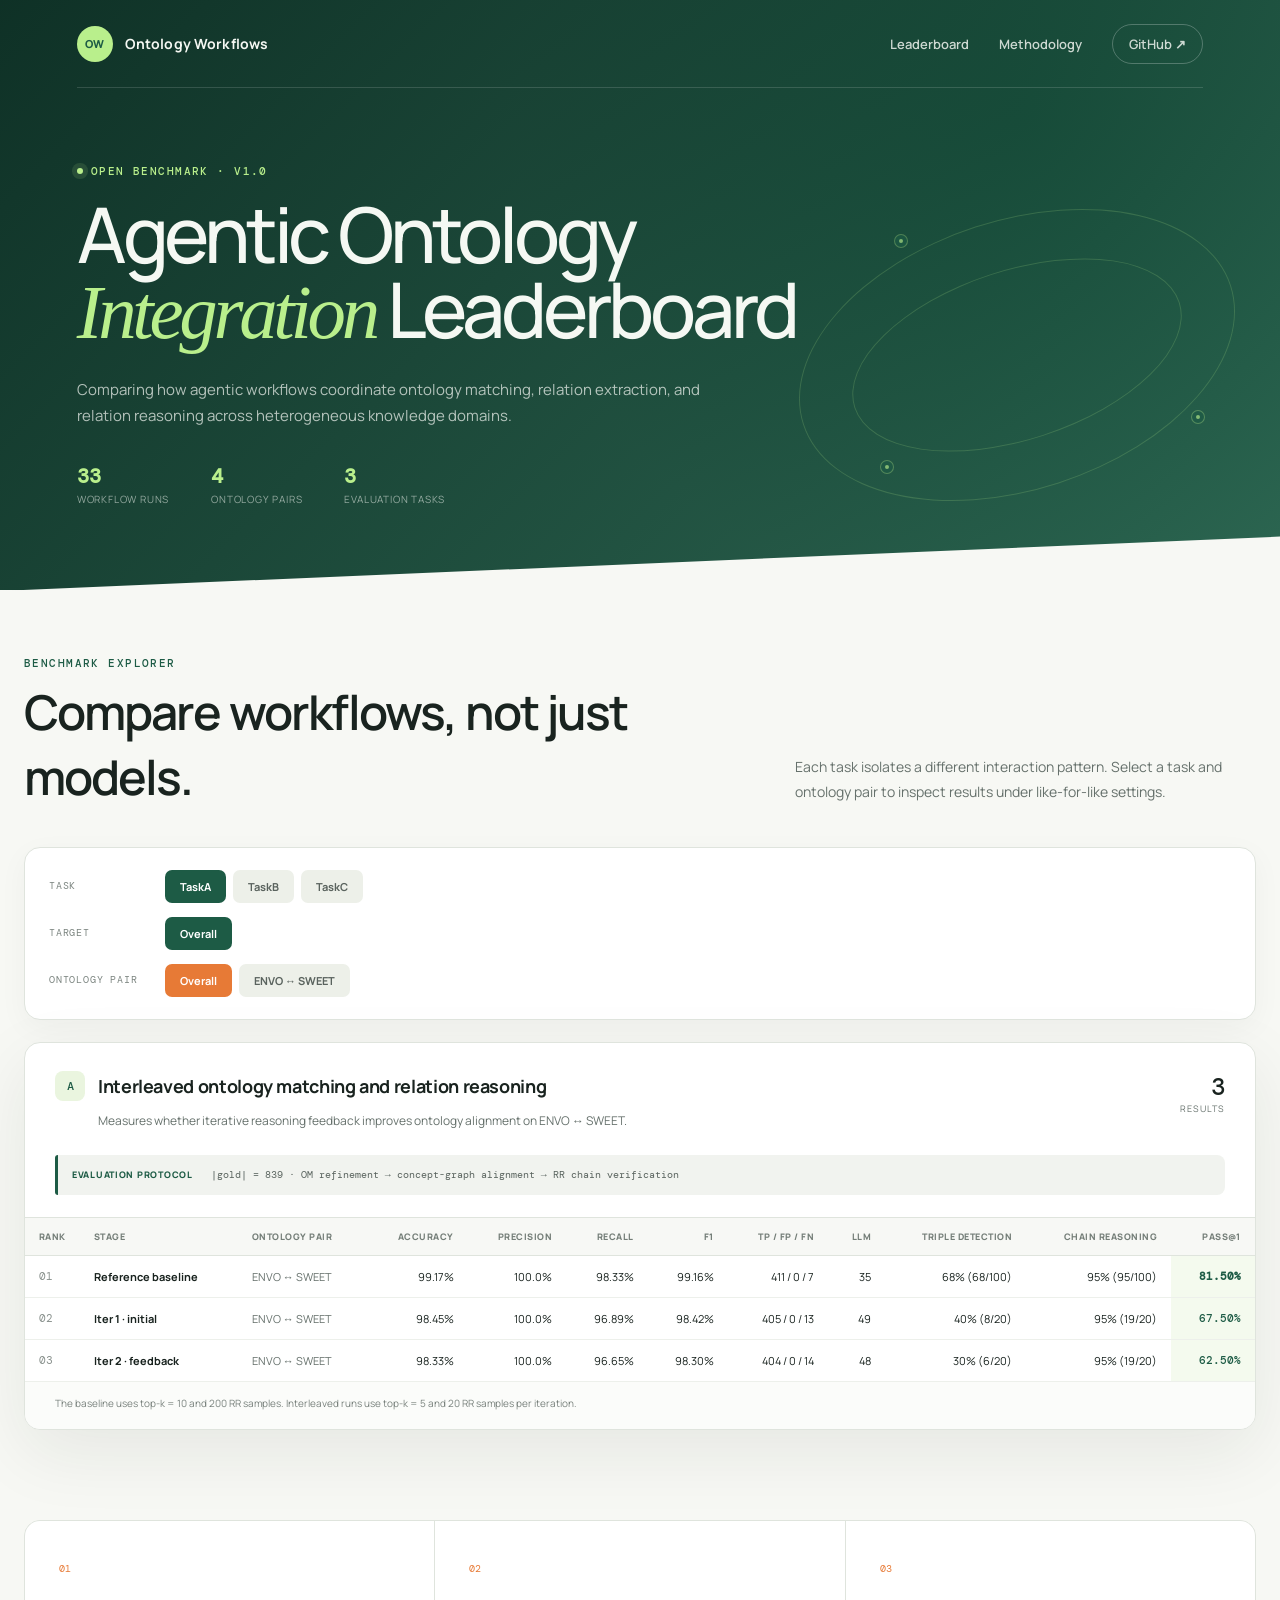
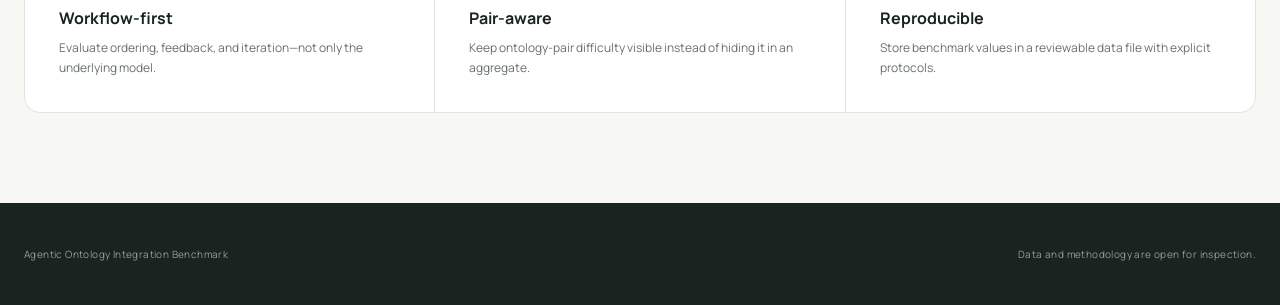
==== index.html @ 06e62886 "Build agentic ontology workflow leaderboard Co-authored-by: Cursor <cursoragent@cursor.com>" ====
<!doctype html>
<html lang="en">
  <head>
    <meta charset="UTF-8" />
    <meta name="viewport" content="width=device-width, initial-scale=1.0" />
    <meta
      name="description"
      content="A transparent leaderboard for agentic ontology integration workflows."
    />
    <title>Agentic Ontology Integration Leaderboard</title>
    <link rel="preconnect" href="https://fonts.googleapis.com" />
    <link rel="preconnect" href="https://fonts.gstatic.com" crossorigin />
    <link
      href="https://fonts.googleapis.com/css2?family=DM+Mono:wght@400;500&family=Manrope:wght@400;500;600;700;800&display=swap"
      rel="stylesheet"
    />
    <link rel="stylesheet" href="styles.css" />
  </head>
  <body>
    <div class="page-shell">
      <header class="hero">
        <nav class="topbar" aria-label="Primary navigation">
          <a class="brand" href="#" aria-label="Ontology Workflows home">
            <span class="brand-mark" aria-hidden="true">OW</span>
            <span>Ontology Workflows</span>
          </a>
          <div class="nav-links">
            <a href="#leaderboard">Leaderboard</a>
            <a href="docs/DESIGN.md">Methodology</a>
            <a
              class="github-link"
              href="https://github.com/lamng3/benchmark_leaderboard"
              target="_blank"
              rel="noreferrer"
            >
              GitHub
              <span aria-hidden="true">↗</span>
            </a>
          </div>
        </nav>

        <div class="hero-content">
          <p class="eyebrow"><span></span> Open benchmark · v1.0</p>
          <h1>Agentic Ontology<br /><em>Integration</em> Leaderboard</h1>
          <p class="hero-copy">
            Comparing how agentic workflows coordinate ontology matching,
            relation extraction, and relation reasoning across heterogeneous
            knowledge domains.
          </p>
          <div class="hero-meta" aria-label="Benchmark summary">
            <div><strong id="workflow-count">—</strong><span>Workflow runs</span></div>
            <div><strong id="pair-count">—</strong><span>Ontology pairs</span></div>
            <div><strong>3</strong><span>Evaluation tasks</span></div>
          </div>
        </div>
        <div class="hero-orbit" aria-hidden="true">
          <span class="orbit orbit-one"></span>
          <span class="orbit orbit-two"></span>
          <span class="node node-one"></span>
          <span class="node node-two"></span>
          <span class="node node-three"></span>
        </div>
      </header>

      <main id="leaderboard">
        <section class="leaderboard-intro">
          <div>
            <p class="section-kicker">Benchmark explorer</p>
            <h2>Compare workflows, not just models.</h2>
          </div>
          <p>
            Each task isolates a different interaction pattern. Select a task
            and ontology pair to inspect results under like-for-like settings.
          </p>
        </section>

        <section class="control-panel" aria-label="Leaderboard filters">
          <div class="control-row">
            <span class="control-label">Task</span>
            <div class="segmented-control" id="task-filter" role="group" aria-label="Task"></div>
          </div>
          <div class="control-row">
            <span class="control-label">Target</span>
            <div class="segmented-control">
              <button class="filter-button active" type="button" aria-pressed="true">Overall</button>
            </div>
          </div>
          <div class="control-row">
            <span class="control-label">Ontology pair</span>
            <div class="segmented-control pair-control" id="pair-filter" role="group" aria-label="Ontology pair"></div>
          </div>
        </section>

        <section class="task-card" aria-live="polite">
          <div class="task-card-header">
            <div>
              <div class="task-title-line">
                <span class="task-number" id="task-number">A</span>
                <h3 id="task-title">Loading benchmark…</h3>
              </div>
              <p id="task-description"></p>
            </div>
            <div class="result-count">
              <span id="result-count">—</span>
              <small>results</small>
            </div>
          </div>

          <div class="configuration-note">
            <span>Evaluation protocol</span>
            <code id="task-protocol">Loading…</code>
          </div>

          <div class="table-wrap">
            <table>
              <thead id="leaderboard-head"></thead>
              <tbody id="leaderboard-body"></tbody>
            </table>
          </div>
          <p class="table-note" id="table-note"></p>
        </section>

        <section class="principles">
          <article>
            <span>01</span>
            <h3>Workflow-first</h3>
            <p>Evaluate ordering, feedback, and iteration—not only the underlying model.</p>
          </article>
          <article>
            <span>02</span>
            <h3>Pair-aware</h3>
            <p>Keep ontology-pair difficulty visible instead of hiding it in an aggregate.</p>
          </article>
          <article>
            <span>03</span>
            <h3>Reproducible</h3>
            <p>Store benchmark values in a reviewable data file with explicit protocols.</p>
          </article>
        </section>
      </main>

      <footer>
        <p>Agentic Ontology Integration Benchmark</p>
        <p>Data and methodology are open for inspection.</p>
      </footer>
    </div>
    <noscript>This leaderboard requires JavaScript to render benchmark data.</noscript>
    <script src="app.js" defer></script>
  </body>
</html>
---- styles.css ----
:root {
  --ink: #19231f;
  --muted: #66716c;
  --paper: #f7f8f4;
  --surface: #ffffff;
  --line: #dfe4dd;
  --green: #1d5b45;
  --green-bright: #b9ef8c;
  --green-pale: #eaf5df;
  --cream: #edf0e9;
  --orange: #e77a36;
  --shadow: 0 22px 70px rgba(25, 35, 31, 0.08);
}

* {
  box-sizing: border-box;
}

html {
  scroll-behavior: smooth;
}

body {
  margin: 0;
  color: var(--ink);
  background: var(--paper);
  font-family: "Manrope", sans-serif;
  -webkit-font-smoothing: antialiased;
}

button,
a {
  font: inherit;
}

a {
  color: inherit;
  text-decoration: none;
}

.page-shell {
  min-height: 100vh;
  overflow: hidden;
}

.hero {
  position: relative;
  min-height: 590px;
  padding: 0 clamp(24px, 6vw, 96px);
  color: #f5f8f3;
  background:
    linear-gradient(135deg, rgba(10, 45, 34, 0.98), rgba(29, 91, 69, 0.93)),
    radial-gradient(circle at 80% 20%, #327c5d, transparent 45%);
  isolation: isolate;
}

.hero::after {
  position: absolute;
  right: 0;
  bottom: -1px;
  left: 0;
  height: 64px;
  background: var(--paper);
  clip-path: polygon(0 100%, 100% 15%, 100% 100%);
  content: "";
  z-index: -1;
}

.topbar {
  position: relative;
  z-index: 3;
  display: flex;
  align-items: center;
  justify-content: space-between;
  max-width: 1320px;
  height: 88px;
  margin: auto;
  border-bottom: 1px solid rgba(255, 255, 255, 0.14);
}

.brand {
  display: flex;
  gap: 12px;
  align-items: center;
  font-size: 14px;
  font-weight: 700;
  letter-spacing: 0.01em;
}

.brand-mark {
  display: grid;
  width: 36px;
  height: 36px;
  color: var(--green);
  background: var(--green-bright);
  border-radius: 50%;
  place-items: center;
  font-size: 11px;
  font-weight: 800;
}

.nav-links {
  display: flex;
  gap: 30px;
  align-items: center;
  font-size: 13px;
  font-weight: 600;
}

.nav-links a {
  opacity: 0.82;
  transition: opacity 150ms ease;
}

.nav-links a:hover,
.nav-links a:focus-visible {
  opacity: 1;
}

.nav-links .github-link {
  padding: 10px 16px;
  border: 1px solid rgba(255, 255, 255, 0.3);
  border-radius: 100px;
}

.hero-content {
  position: relative;
  z-index: 2;
  max-width: 1320px;
  margin: 76px auto 0;
}

.eyebrow,
.section-kicker {
  margin: 0 0 18px;
  color: var(--green-bright);
  font-family: "DM Mono", monospace;
  font-size: 11px;
  font-weight: 500;
  letter-spacing: 0.13em;
  text-transform: uppercase;
}

.eyebrow {
  display: flex;
  gap: 8px;
  align-items: center;
}

.eyebrow span {
  width: 6px;
  height: 6px;
  background: var(--green-bright);
  border-radius: 50%;
  box-shadow: 0 0 0 5px rgba(185, 239, 140, 0.12);
}

h1 {
  max-width: 850px;
  margin: 0;
  font-size: clamp(46px, 6vw, 82px);
  font-weight: 500;
  letter-spacing: -0.055em;
  line-height: 0.98;
}

h1 em {
  color: var(--green-bright);
  font-family: Georgia, serif;
  font-weight: 400;
}

.hero-copy {
  max-width: 660px;
  margin: 26px 0 0;
  color: rgba(245, 248, 243, 0.7);
  font-size: 15px;
  line-height: 1.75;
}

.hero-meta {
  display: flex;
  gap: 42px;
  margin-top: 34px;
}

.hero-meta div {
  display: grid;
  gap: 3px;
}

.hero-meta strong {
  color: var(--green-bright);
  font-family: "DM Mono", monospace;
  font-size: 20px;
}

.hero-meta span {
  color: rgba(245, 248, 243, 0.56);
  font-size: 10px;
  letter-spacing: 0.08em;
  text-transform: uppercase;
}

.hero-orbit {
  position: absolute;
  right: clamp(-120px, 3vw, 60px);
  bottom: 85px;
  width: 450px;
  height: 300px;
  opacity: 0.65;
}

.orbit {
  position: absolute;
  border: 1px solid rgba(185, 239, 140, 0.28);
  border-radius: 50%;
  transform: rotate(-18deg);
}

.orbit-one {
  inset: 15px 0;
}

.orbit-two {
  inset: 65px 54px;
}

.node {
  position: absolute;
  width: 12px;
  height: 12px;
  background: var(--green-bright);
  border: 4px solid var(--green);
  border-radius: 50%;
  box-shadow: 0 0 0 1px rgba(185, 239, 140, 0.5);
}

.node-one { top: 30px; left: 103px; }
.node-two { right: 38px; bottom: 82px; }
.node-three { bottom: 32px; left: 89px; }

main {
  width: min(1320px, calc(100% - 48px));
  margin: 0 auto;
}

.leaderboard-intro {
  display: grid;
  grid-template-columns: 1.2fr 0.8fr;
  gap: 80px;
  align-items: end;
  padding: 66px 0 38px;
}

.section-kicker {
  margin-bottom: 9px;
  color: var(--green);
}

.leaderboard-intro h2 {
  max-width: 660px;
  margin: 0;
  font-size: clamp(30px, 4vw, 48px);
  font-weight: 600;
  letter-spacing: -0.04em;
}

.leaderboard-intro > p {
  max-width: 510px;
  margin: 0 0 5px;
  color: var(--muted);
  font-size: 14px;
  line-height: 1.75;
}

.control-panel {
  display: grid;
  gap: 14px;
  padding: 22px 24px;
  background: var(--surface);
  border: 1px solid var(--line);
  border-radius: 16px;
  box-shadow: 0 8px 30px rgba(25, 35, 31, 0.04);
}

.control-row {
  display: flex;
  gap: 24px;
  align-items: flex-start;
}

.control-label {
  flex: 0 0 92px;
  padding-top: 9px;
  color: #7c8580;
  font-family: "DM Mono", monospace;
  font-size: 10px;
  letter-spacing: 0.08em;
  text-transform: uppercase;
}

.segmented-control {
  display: flex;
  flex-wrap: wrap;
  gap: 7px;
}

.filter-button {
  padding: 8px 14px;
  color: #5a635e;
  background: var(--cream);
  border: 1px solid transparent;
  border-radius: 7px;
  cursor: pointer;
  font-size: 11px;
  font-weight: 700;
  transition:
    color 150ms ease,
    background 150ms ease,
    transform 150ms ease;
}

.filter-button:hover {
  transform: translateY(-1px);
}

.filter-button.active {
  color: #fff;
  background: var(--green);
}

.pair-control .filter-button.active {
  background: var(--orange);
}

.task-card {
  margin-top: 22px;
  overflow: hidden;
  background: var(--surface);
  border: 1px solid var(--line);
  border-radius: 16px;
  box-shadow: var(--shadow);
}

.task-card-header {
  display: flex;
  justify-content: space-between;
  padding: 28px 30px 24px;
}

.task-title-line {
  display: flex;
  gap: 13px;
  align-items: center;
}

.task-number {
  display: grid;
  width: 30px;
  height: 30px;
  color: var(--green);
  background: var(--green-pale);
  border-radius: 8px;
  place-items: center;
  font-family: "DM Mono", monospace;
  font-size: 12px;
  font-weight: 500;
}

.task-card h3 {
  margin: 0;
  font-size: 18px;
  letter-spacing: -0.02em;
}

.task-card-header p {
  max-width: 760px;
  margin: 10px 0 0 43px;
  color: var(--muted);
  font-size: 12px;
  line-height: 1.65;
}

.result-count {
  display: flex;
  flex-direction: column;
  align-items: flex-end;
}

.result-count span {
  font-family: "DM Mono", monospace;
  font-size: 24px;
  font-weight: 500;
}

.result-count small {
  color: var(--muted);
  font-size: 9px;
  letter-spacing: 0.11em;
  text-transform: uppercase;
}

.configuration-note {
  display: flex;
  gap: 18px;
  align-items: baseline;
  margin: 0 30px 22px;
  padding: 12px 14px;
  background: #f1f3ef;
  border-left: 3px solid var(--green);
  border-radius: 3px 8px 8px 3px;
}

.configuration-note span {
  flex: 0 0 auto;
  color: var(--green);
  font-size: 9px;
  font-weight: 800;
  letter-spacing: 0.08em;
  text-transform: uppercase;
}

.configuration-note code {
  color: #59635e;
  font-family: "DM Mono", monospace;
  font-size: 10px;
  line-height: 1.6;
}

.table-wrap {
  overflow-x: auto;
}

table {
  width: 100%;
  border-collapse: collapse;
  font-size: 11px;
  white-space: nowrap;
}

th {
  padding: 12px 14px;
  color: #747e78;
  background: #f7f8f5;
  border-top: 1px solid var(--line);
  border-bottom: 1px solid var(--line);
  font-size: 9px;
  font-weight: 800;
  letter-spacing: 0.055em;
  text-align: right;
  text-transform: uppercase;
}

th:first-child,
th:nth-child(2),
th:nth-child(3),
td:first-child,
td:nth-child(2),
td:nth-child(3) {
  text-align: left;
}

td {
  padding: 13px 14px;
  border-bottom: 1px solid #edf0eb;
  text-align: right;
}

tbody tr {
  transition: background 130ms ease;
}

tbody tr:hover {
  background: #fbfcf9;
}

.rank {
  width: 44px;
  color: #89918d;
  font-family: "DM Mono", monospace;
}

.workflow-name {
  font-weight: 700;
}

.pair-name {
  color: var(--muted);
}

.score {
  color: var(--green);
  background: rgba(234, 245, 223, 0.52);
  font-family: "DM Mono", monospace;
  font-weight: 500;
}

.best {
  color: var(--green);
  font-weight: 800;
}

.table-note {
  margin: 0;
  padding: 14px 30px 18px;
  color: #78817c;
  background: #fbfcfa;
  font-size: 10px;
  line-height: 1.55;
}

.principles {
  display: grid;
  grid-template-columns: repeat(3, 1fr);
  gap: 1px;
  margin: 90px 0;
  overflow: hidden;
  background: var(--line);
  border: 1px solid var(--line);
  border-radius: 16px;
}

.principles article {
  padding: 34px;
  background: var(--surface);
}

.principles span {
  color: var(--orange);
  font-family: "DM Mono", monospace;
  font-size: 10px;
}

.principles h3 {
  margin: 30px 0 9px;
  font-size: 16px;
}

.principles p {
  margin: 0;
  color: var(--muted);
  font-size: 12px;
  line-height: 1.65;
}

footer {
  display: flex;
  justify-content: space-between;
  padding: 34px max(24px, calc((100vw - 1320px) / 2));
  color: rgba(255, 255, 255, 0.55);
  background: var(--ink);
  font-size: 10px;
  letter-spacing: 0.04em;
}

@media (max-width: 900px) {
  .hero-orbit {
    right: -220px;
  }

  .leaderboard-intro {
    grid-template-columns: 1fr;
    gap: 20px;
  }

  .principles {
    grid-template-columns: 1fr;
  }
}

@media (max-width: 640px) {
  .hero {
    min-height: 630px;
    padding-inline: 20px;
  }

  .topbar {
    height: 72px;
  }

  .brand > span:last-child,
  .nav-links a:not(.github-link) {
    display: none;
  }

  .hero-content {
    margin-top: 70px;
  }

  .hero-copy {
    font-size: 13px;
  }

  .hero-meta {
    gap: 24px;
  }

  main {
    width: min(100% - 28px, 1320px);
  }

  .control-row {
    display: grid;
    gap: 6px;
  }

  .control-label {
    padding: 0;
  }

  .task-card-header {
    padding: 22px 18px;
  }

  .task-card-header p {
    margin-left: 0;
  }

  .result-count {
    display: none;
  }

  .configuration-note {
    display: grid;
    gap: 5px;
    margin-inline: 18px;
  }

  th,
  td {
    padding: 11px 12px;
  }

  footer {
    display: grid;
    gap: 5px;
  }
}

@media (prefers-reduced-motion: reduce) {
  html {
    scroll-behavior: auto;
  }

  *,
  *::before,
  *::after {
    transition: none !important;
  }
}
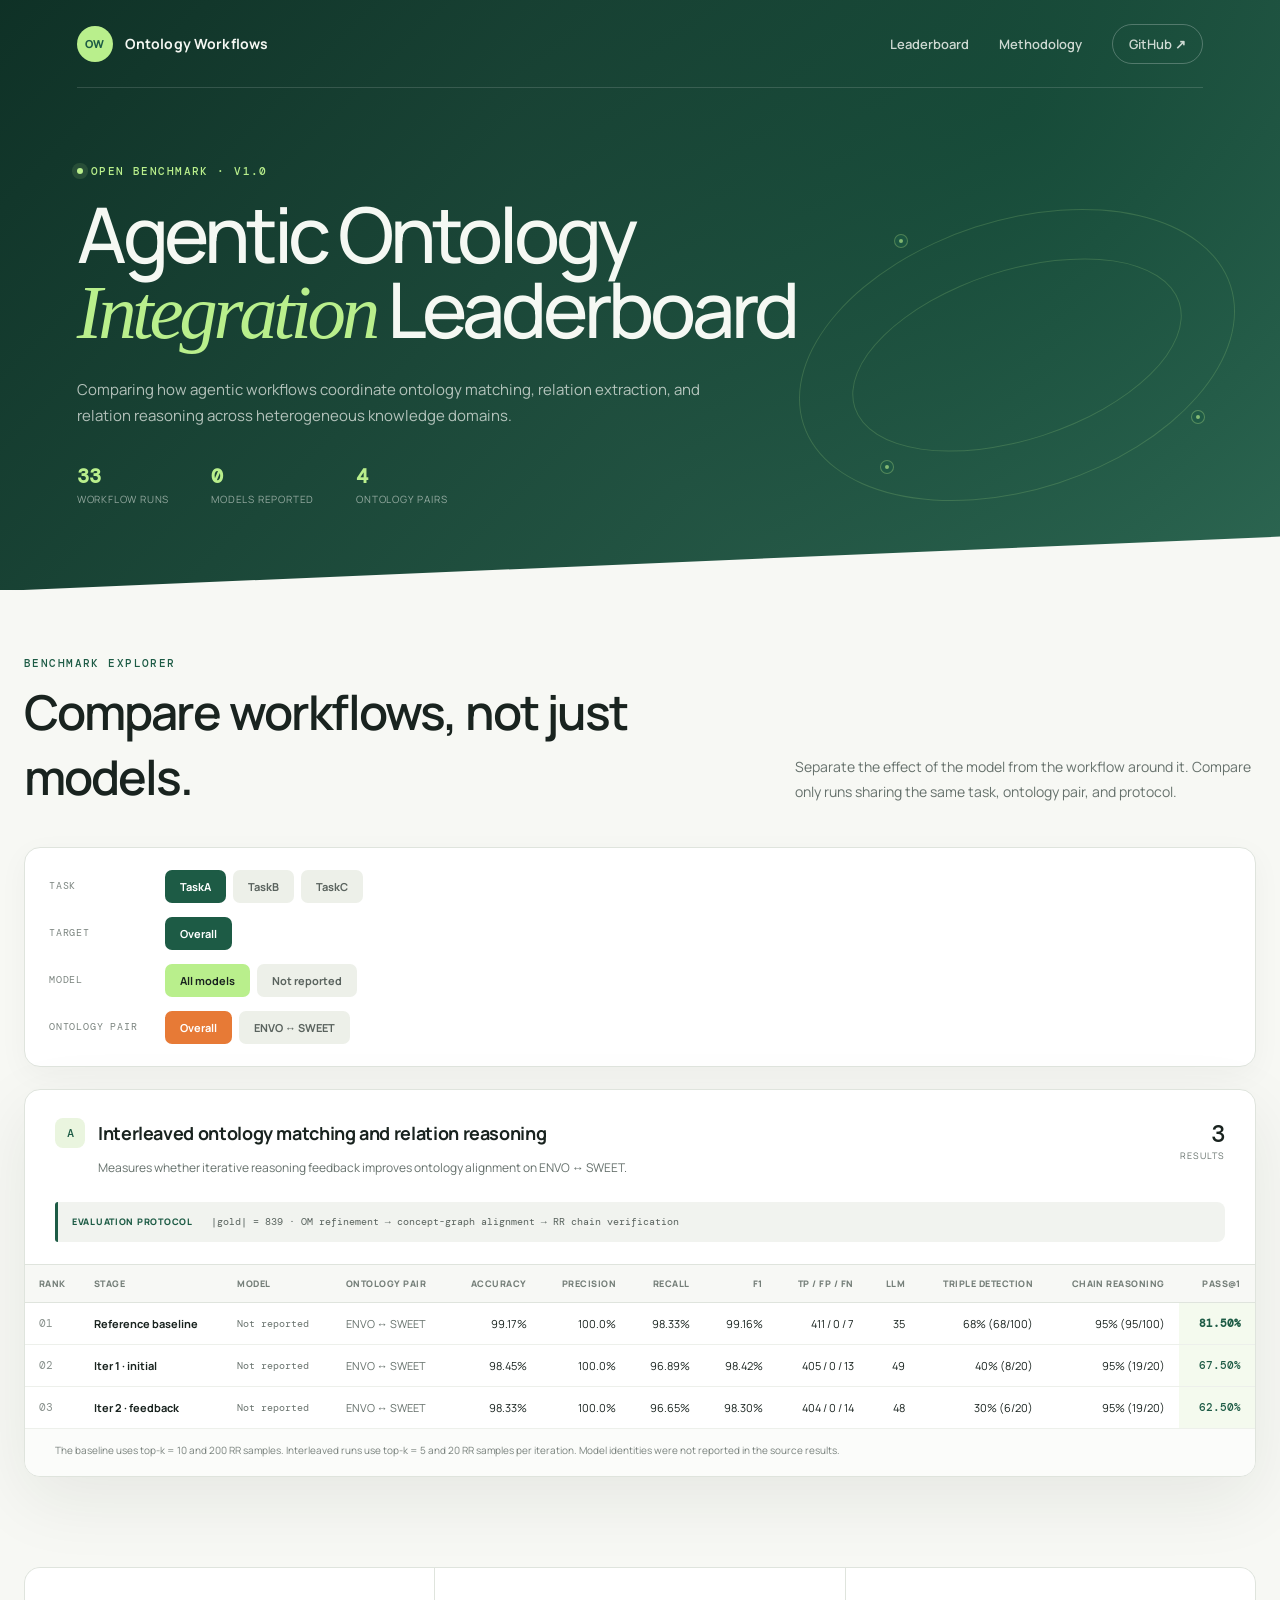
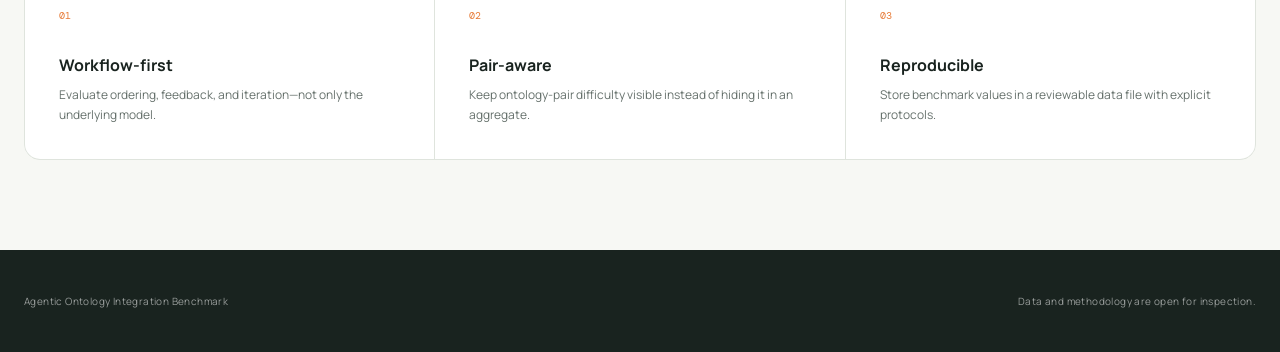
==== commit 2d35a3d3: "Add model dimension and methodology page Co-authored-by: Cursor <cursoragent@cursor.com>" ====
--- a/index.html
+++ b/index.html
@@ -26,7 +26,7 @@
           </a>
           <div class="nav-links">
             <a href="#leaderboard">Leaderboard</a>
-            <a href="docs/DESIGN.md">Methodology</a>
+            <a href="methodology.html">Methodology</a>
             <a
               class="github-link"
               href="https://github.com/lamng3/benchmark_leaderboard"
@@ -49,8 +49,8 @@
           </p>
           <div class="hero-meta" aria-label="Benchmark summary">
             <div><strong id="workflow-count">—</strong><span>Workflow runs</span></div>
+            <div><strong id="model-count">—</strong><span>Models reported</span></div>
             <div><strong id="pair-count">—</strong><span>Ontology pairs</span></div>
-            <div><strong>3</strong><span>Evaluation tasks</span></div>
           </div>
         </div>
         <div class="hero-orbit" aria-hidden="true">
@@ -69,8 +69,8 @@
             <h2>Compare workflows, not just models.</h2>
           </div>
           <p>
-            Each task isolates a different interaction pattern. Select a task
-            and ontology pair to inspect results under like-for-like settings.
+            Separate the effect of the model from the workflow around it.
+            Compare only runs sharing the same task, ontology pair, and protocol.
           </p>
         </section>
 
@@ -84,6 +84,10 @@
             <div class="segmented-control">
               <button class="filter-button active" type="button" aria-pressed="true">Overall</button>
             </div>
+          </div>
+          <div class="control-row">
+            <span class="control-label">Model</span>
+            <div class="segmented-control model-control" id="model-filter" role="group" aria-label="Model"></div>
           </div>
           <div class="control-row">
             <span class="control-label">Ontology pair</span>
--- a/styles.css
+++ b/styles.css
@@ -334,6 +334,11 @@
   background: var(--orange);
 }
 
+.model-control .filter-button.active {
+  color: var(--ink);
+  background: var(--green-bright);
+}
+
 .task-card {
   margin-top: 22px;
   overflow: hidden;
@@ -455,9 +460,11 @@
 th:first-child,
 th:nth-child(2),
 th:nth-child(3),
+th:nth-child(4),
 td:first-child,
 td:nth-child(2),
-td:nth-child(3) {
+td:nth-child(3),
+td:nth-child(4) {
   text-align: left;
 }
 
@@ -483,6 +490,12 @@
 
 .workflow-name {
   font-weight: 700;
+}
+
+.model-name {
+  color: #69736e;
+  font-family: "DM Mono", monospace;
+  font-size: 10px;
 }
 
 .pair-name {
@@ -510,6 +523,12 @@
   line-height: 1.55;
 }
 
+.empty-state {
+  padding: 42px;
+  color: var(--muted);
+  text-align: center !important;
+}
+
 .principles {
   display: grid;
   grid-template-columns: repeat(3, 1fr);
@@ -554,6 +573,375 @@
   letter-spacing: 0.04em;
 }
 
+.methodology-page {
+  background: #f4f6f1;
+}
+
+.method-header {
+  min-height: 530px;
+  padding: 0 clamp(24px, 6vw, 96px);
+  color: #f5f8f3;
+  background:
+    radial-gradient(circle at 78% 48%, rgba(185, 239, 140, 0.13), transparent 28%),
+    linear-gradient(135deg, #102d24, #1d5b45);
+}
+
+.method-hero {
+  max-width: 1320px;
+  margin: 80px auto 0;
+}
+
+.method-hero h1 {
+  max-width: 930px;
+}
+
+.method-hero > p:last-child {
+  max-width: 660px;
+  margin: 26px 0 0;
+  color: rgba(245, 248, 243, 0.68);
+  font-size: 15px;
+  line-height: 1.75;
+}
+
+.method-main {
+  width: min(1160px, calc(100% - 48px));
+}
+
+.method-summary {
+  display: grid;
+  grid-template-columns: repeat(3, 1fr);
+  margin-top: -54px;
+  overflow: hidden;
+  background: var(--surface);
+  border: 1px solid var(--line);
+  border-radius: 14px;
+  box-shadow: var(--shadow);
+}
+
+.method-summary div {
+  display: grid;
+  gap: 7px;
+  padding: 26px 30px;
+  border-right: 1px solid var(--line);
+}
+
+.method-summary div:last-child {
+  border-right: 0;
+}
+
+.method-summary span,
+.card-label {
+  color: #7a847f;
+  font-family: "DM Mono", monospace;
+  font-size: 9px;
+  letter-spacing: 0.09em;
+  text-transform: uppercase;
+}
+
+.method-summary strong {
+  font-size: 14px;
+}
+
+.method-section {
+  padding: 104px 0;
+  border-bottom: 1px solid var(--line);
+}
+
+.split-section {
+  display: grid;
+  grid-template-columns: 0.9fr 1.1fr;
+  gap: 100px;
+}
+
+.method-section h2,
+.run-anatomy h2,
+.integrity-callout h2,
+.method-cta h2 {
+  margin: 0;
+  font-size: clamp(30px, 4vw, 48px);
+  font-weight: 600;
+  letter-spacing: -0.045em;
+  line-height: 1.08;
+}
+
+.prose p {
+  margin: 0 0 18px;
+  color: var(--muted);
+  font-size: 14px;
+  line-height: 1.85;
+}
+
+.prose strong {
+  color: var(--ink);
+}
+
+.run-anatomy {
+  margin: 104px 0 0;
+  padding: 54px;
+  color: #eef5ef;
+  background: var(--ink);
+  border-radius: 22px;
+}
+
+.run-anatomy-head {
+  display: flex;
+  justify-content: space-between;
+  align-items: end;
+}
+
+.run-anatomy-head > p {
+  max-width: 330px;
+  margin: 0 0 5px;
+  color: rgba(238, 245, 239, 0.55);
+  font-size: 12px;
+  line-height: 1.65;
+}
+
+.run-flow {
+  display: grid;
+  grid-template-columns: 1fr auto 1fr auto 1fr auto 1fr auto 1fr;
+  gap: 12px;
+  align-items: stretch;
+  margin-top: 48px;
+}
+
+.run-flow article {
+  min-width: 0;
+  padding: 20px 16px;
+  background: rgba(255, 255, 255, 0.055);
+  border: 1px solid rgba(255, 255, 255, 0.1);
+  border-radius: 10px;
+}
+
+.run-flow article.axis-model {
+  border-color: rgba(185, 239, 140, 0.5);
+}
+
+.run-flow article.axis-workflow {
+  border-color: rgba(231, 122, 54, 0.55);
+}
+
+.run-flow article span {
+  color: var(--green-bright);
+  font-family: "DM Mono", monospace;
+  font-size: 9px;
+}
+
+.run-flow article small,
+.run-flow article strong {
+  display: block;
+}
+
+.run-flow article small {
+  margin: 24px 0 6px;
+  color: rgba(238, 245, 239, 0.5);
+  font-size: 9px;
+  letter-spacing: 0.07em;
+  text-transform: uppercase;
+}
+
+.run-flow article strong {
+  font-size: 11px;
+  line-height: 1.4;
+}
+
+.run-flow i {
+  align-self: center;
+  color: rgba(238, 245, 239, 0.35);
+  font-family: "DM Mono", monospace;
+  font-size: 13px;
+  font-style: normal;
+}
+
+.section-heading {
+  display: flex;
+  justify-content: space-between;
+  align-items: end;
+  margin-bottom: 42px;
+}
+
+.method-card-grid {
+  display: grid;
+  grid-template-columns: repeat(3, 1fr);
+  gap: 14px;
+}
+
+.method-card-grid > article {
+  padding: 28px;
+  background: var(--surface);
+  border: 1px solid var(--line);
+  border-radius: 14px;
+}
+
+.method-card-grid .card-label {
+  margin: 34px 0 8px;
+}
+
+.method-card-grid h3 {
+  margin: 0 0 14px;
+  font-size: 17px;
+  letter-spacing: -0.02em;
+}
+
+.method-card-grid article > p:not(.card-label) {
+  min-height: 82px;
+  margin: 0;
+  color: var(--muted);
+  font-size: 11px;
+  line-height: 1.7;
+}
+
+.method-card-grid dl {
+  display: grid;
+  gap: 9px;
+  margin: 26px 0 0;
+  padding-top: 18px;
+  border-top: 1px solid var(--line);
+}
+
+.method-card-grid dl div {
+  display: flex;
+  justify-content: space-between;
+  gap: 20px;
+}
+
+.method-card-grid dt,
+.method-card-grid dd {
+  margin: 0;
+  font-size: 9px;
+}
+
+.method-card-grid dt {
+  color: #89918d;
+  text-transform: uppercase;
+}
+
+.method-card-grid dd {
+  text-align: right;
+}
+
+.metric-list {
+  display: grid;
+  grid-template-columns: 1fr 1fr;
+  gap: 1px;
+  overflow: hidden;
+  background: var(--line);
+  border: 1px solid var(--line);
+  border-radius: 14px;
+}
+
+.metric-list article {
+  padding: 22px;
+  background: var(--surface);
+}
+
+.metric-list strong {
+  color: var(--green);
+  font-family: "DM Mono", monospace;
+  font-size: 10px;
+  text-transform: uppercase;
+}
+
+.metric-list p {
+  margin: 8px 0 0;
+  color: var(--muted);
+  font-size: 10px;
+  line-height: 1.55;
+}
+
+.integrity-callout {
+  display: grid;
+  grid-template-columns: auto 1fr;
+  gap: 30px;
+  align-items: start;
+  margin: 104px 0 0;
+  padding: 48px;
+  background: #edf4e6;
+  border: 1px solid #d8e7cb;
+  border-radius: 18px;
+}
+
+.integrity-icon {
+  display: grid;
+  width: 42px;
+  height: 42px;
+  color: var(--green);
+  border: 1px solid var(--green);
+  border-radius: 50%;
+  place-items: center;
+  font-family: "DM Mono", monospace;
+}
+
+.integrity-callout h2 {
+  font-size: clamp(26px, 3vw, 38px);
+}
+
+.integrity-callout > div:last-child > p:last-child {
+  max-width: 750px;
+  margin: 18px 0 0;
+  color: var(--muted);
+  font-size: 12px;
+  line-height: 1.75;
+}
+
+.rules-list {
+  display: grid;
+  grid-template-columns: 1fr 1fr;
+  gap: 0 40px;
+  margin: 0;
+  padding: 0;
+  list-style: none;
+}
+
+.rules-list li {
+  display: grid;
+  grid-template-columns: 36px 1fr;
+  gap: 16px;
+  padding: 22px 0;
+  border-top: 1px solid var(--line);
+}
+
+.rules-list li > span {
+  color: var(--orange);
+  font-family: "DM Mono", monospace;
+  font-size: 9px;
+}
+
+.rules-list strong {
+  font-size: 12px;
+}
+
+.rules-list p {
+  margin: 5px 0 0;
+  color: var(--muted);
+  font-size: 10px;
+  line-height: 1.5;
+}
+
+.method-cta {
+  display: flex;
+  justify-content: space-between;
+  align-items: center;
+  margin: 90px 0;
+}
+
+.method-cta a {
+  display: flex;
+  gap: 38px;
+  align-items: center;
+  padding: 17px 22px;
+  color: #fff;
+  background: var(--green);
+  border-radius: 9px;
+  font-size: 11px;
+  font-weight: 700;
+}
+
+.method-cta a span {
+  color: var(--green-bright);
+  font-size: 18px;
+}
+
 @media (max-width: 900px) {
   .hero-orbit {
     right: -220px;
@@ -565,6 +953,24 @@
   }
 
   .principles {
+    grid-template-columns: 1fr;
+  }
+
+  .split-section {
+    grid-template-columns: 1fr;
+    gap: 28px;
+  }
+
+  .run-flow {
+    grid-template-columns: 1fr;
+  }
+
+  .run-flow i {
+    transform: rotate(90deg);
+    justify-self: center;
+  }
+
+  .method-card-grid {
     grid-template-columns: 1fr;
   }
 }
@@ -575,6 +981,15 @@
     padding-inline: 20px;
   }
 
+  .method-header {
+    min-height: 500px;
+    padding-inline: 20px;
+  }
+
+  .method-hero {
+    margin-top: 70px;
+  }
+
   .topbar {
     height: 72px;
   }
@@ -636,6 +1051,42 @@
     display: grid;
     gap: 5px;
   }
+
+  .method-main {
+    width: min(100% - 28px, 1160px);
+  }
+
+  .method-summary,
+  .metric-list,
+  .rules-list {
+    grid-template-columns: 1fr;
+  }
+
+  .method-summary div {
+    border-right: 0;
+    border-bottom: 1px solid var(--line);
+  }
+
+  .method-section {
+    padding: 72px 0;
+  }
+
+  .run-anatomy {
+    margin-top: 72px;
+    padding: 28px 20px;
+  }
+
+  .run-anatomy-head,
+  .method-cta {
+    display: grid;
+    gap: 24px;
+  }
+
+  .integrity-callout {
+    grid-template-columns: 1fr;
+    margin-top: 72px;
+    padding: 30px 24px;
+  }
 }
 
 @media (prefers-reduced-motion: reduce) {
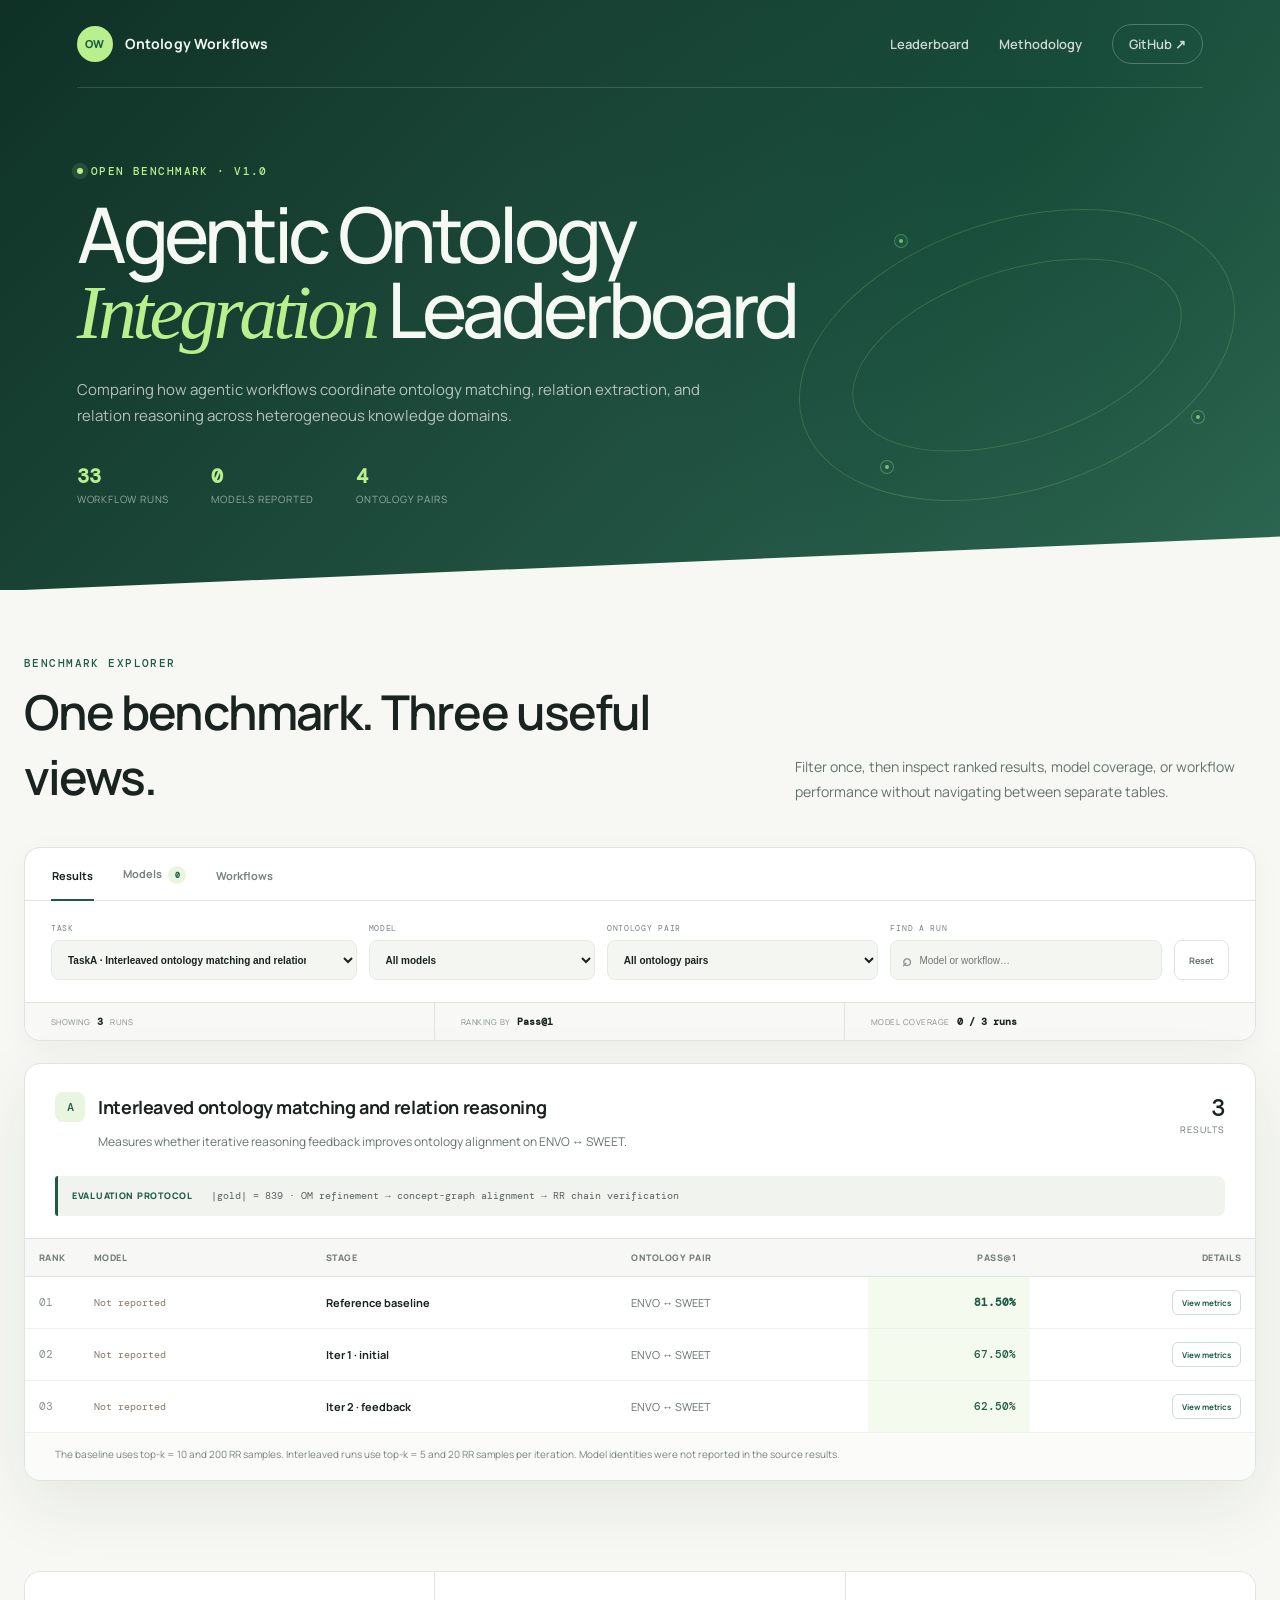
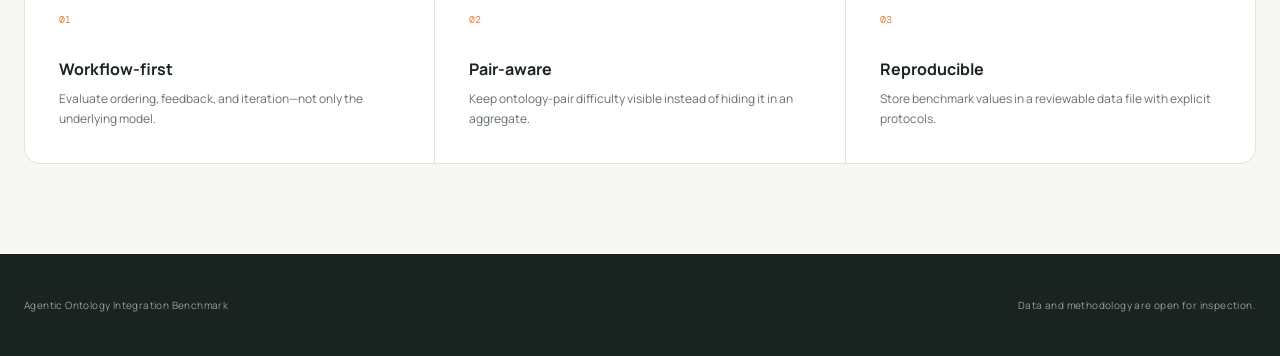
==== commit ccf9868e: "Condense leaderboard into filtered dashboard Co-authored-by: Cursor <cursoragent@cursor.com>" ====
--- a/index.html
+++ b/index.html
@@ -66,36 +66,68 @@
         <section class="leaderboard-intro">
           <div>
             <p class="section-kicker">Benchmark explorer</p>
-            <h2>Compare workflows, not just models.</h2>
+            <h2>One benchmark. Three useful views.</h2>
           </div>
           <p>
-            Separate the effect of the model from the workflow around it.
-            Compare only runs sharing the same task, ontology pair, and protocol.
+            Filter once, then inspect ranked results, model coverage, or workflow
+            performance without navigating between separate tables.
           </p>
         </section>
 
-        <section class="control-panel" aria-label="Leaderboard filters">
-          <div class="control-row">
-            <span class="control-label">Task</span>
-            <div class="segmented-control" id="task-filter" role="group" aria-label="Task"></div>
+        <section class="dashboard" aria-label="Benchmark dashboard">
+          <div class="view-tabs" id="view-filter" role="tablist" aria-label="Dashboard view">
+            <button class="view-tab active" type="button" role="tab" data-view="results" aria-selected="true">
+              Results
+            </button>
+            <button class="view-tab" type="button" role="tab" data-view="models" aria-selected="false">
+              Models <span id="model-tab-count">0</span>
+            </button>
+            <button class="view-tab" type="button" role="tab" data-view="workflows" aria-selected="false">
+              Workflows
+            </button>
           </div>
-          <div class="control-row">
-            <span class="control-label">Target</span>
-            <div class="segmented-control">
-              <button class="filter-button active" type="button" aria-pressed="true">Overall</button>
+
+          <div class="filter-bar" aria-label="Leaderboard filters">
+            <label class="select-field">
+              <span>Task</span>
+              <select id="task-filter" aria-label="Task"></select>
+            </label>
+            <label class="select-field">
+              <span>Model</span>
+              <select id="model-filter" aria-label="Model"></select>
+            </label>
+            <label class="select-field">
+              <span>Ontology pair</span>
+              <select id="pair-filter" aria-label="Ontology pair"></select>
+            </label>
+            <label class="search-field">
+              <span>Find a run</span>
+              <div>
+                <span aria-hidden="true">⌕</span>
+                <input id="search-filter" type="search" placeholder="Model or workflow…" />
+              </div>
+            </label>
+            <button id="clear-filters" class="clear-filters" type="button">Reset</button>
+          </div>
+
+          <div class="dashboard-summary" aria-label="Filtered result summary">
+            <div>
+              <span>Showing</span>
+              <strong id="filtered-count">—</strong>
+              <small>runs</small>
             </div>
-          </div>
-          <div class="control-row">
-            <span class="control-label">Model</span>
-            <div class="segmented-control model-control" id="model-filter" role="group" aria-label="Model"></div>
-          </div>
-          <div class="control-row">
-            <span class="control-label">Ontology pair</span>
-            <div class="segmented-control pair-control" id="pair-filter" role="group" aria-label="Ontology pair"></div>
+            <div>
+              <span>Ranking by</span>
+              <strong id="ranking-metric">—</strong>
+            </div>
+            <div>
+              <span>Model coverage</span>
+              <strong id="model-coverage">—</strong>
+            </div>
           </div>
         </section>
 
-        <section class="task-card" aria-live="polite">
+        <section class="task-card" id="results-view" aria-live="polite">
           <div class="task-card-header">
             <div>
               <div class="task-title-line">
@@ -122,6 +154,17 @@
             </table>
           </div>
           <p class="table-note" id="table-note"></p>
+        </section>
+
+        <section class="entity-panel" id="entity-view" hidden aria-live="polite">
+          <div class="entity-panel-header">
+            <div>
+              <p class="section-kicker" id="entity-kicker">Coverage</p>
+              <h3 id="entity-title">Models</h3>
+            </div>
+            <p id="entity-description"></p>
+          </div>
+          <div class="entity-grid" id="entity-grid"></div>
         </section>
 
         <section class="principles">
--- a/styles.css
+++ b/styles.css
@@ -339,6 +339,179 @@
   background: var(--green-bright);
 }
 
+.dashboard {
+  overflow: hidden;
+  background: var(--surface);
+  border: 1px solid var(--line);
+  border-radius: 16px;
+  box-shadow: 0 8px 30px rgba(25, 35, 31, 0.04);
+}
+
+.view-tabs {
+  display: flex;
+  gap: 28px;
+  padding: 0 26px;
+  border-bottom: 1px solid var(--line);
+}
+
+.view-tab {
+  position: relative;
+  padding: 18px 1px 16px;
+  color: #7a837e;
+  background: transparent;
+  border: 0;
+  cursor: pointer;
+  font-size: 11px;
+  font-weight: 700;
+}
+
+.view-tab::after {
+  position: absolute;
+  right: 0;
+  bottom: -1px;
+  left: 0;
+  height: 2px;
+  background: transparent;
+  content: "";
+}
+
+.view-tab.active {
+  color: var(--ink);
+}
+
+.view-tab.active::after {
+  background: var(--green);
+}
+
+.view-tab span {
+  display: inline-grid;
+  min-width: 18px;
+  height: 18px;
+  margin-left: 4px;
+  color: var(--green);
+  background: var(--green-pale);
+  border-radius: 9px;
+  place-items: center;
+  font-family: "DM Mono", monospace;
+  font-size: 8px;
+}
+
+.filter-bar {
+  display: grid;
+  grid-template-columns: 1.35fr 1fr 1.2fr 1.2fr auto;
+  gap: 12px;
+  align-items: end;
+  padding: 22px 26px;
+}
+
+.select-field,
+.search-field {
+  display: grid;
+  gap: 7px;
+  min-width: 0;
+}
+
+.select-field > span,
+.search-field > span {
+  color: #7b8580;
+  font-family: "DM Mono", monospace;
+  font-size: 8px;
+  letter-spacing: 0.09em;
+  text-transform: uppercase;
+}
+
+.select-field select,
+.search-field > div {
+  width: 100%;
+  height: 40px;
+  color: var(--ink);
+  background: #f4f6f2;
+  border: 1px solid #e6eae4;
+  border-radius: 8px;
+  font-size: 10px;
+  font-weight: 600;
+}
+
+.select-field select {
+  padding: 0 34px 0 12px;
+  cursor: pointer;
+}
+
+.search-field > div {
+  display: flex;
+  gap: 7px;
+  align-items: center;
+  padding: 0 11px;
+}
+
+.search-field > div > span {
+  color: #8b948f;
+  font-size: 16px;
+}
+
+.search-field input {
+  width: 100%;
+  min-width: 0;
+  padding: 0;
+  background: transparent;
+  border: 0;
+  outline: 0;
+  font-size: 10px;
+}
+
+.clear-filters {
+  height: 40px;
+  padding: 0 14px;
+  color: #68716d;
+  background: transparent;
+  border: 1px solid var(--line);
+  border-radius: 8px;
+  cursor: pointer;
+  font-size: 9px;
+  font-weight: 700;
+}
+
+.select-field select:focus-visible,
+.search-field > div:focus-within,
+.clear-filters:focus-visible,
+.view-tab:focus-visible,
+.detail-button:focus-visible {
+  outline: 2px solid var(--green);
+  outline-offset: 2px;
+}
+
+.dashboard-summary {
+  display: grid;
+  grid-template-columns: repeat(3, 1fr);
+  background: #f8f9f6;
+  border-top: 1px solid var(--line);
+}
+
+.dashboard-summary > div {
+  display: flex;
+  gap: 7px;
+  align-items: baseline;
+  padding: 12px 26px;
+  border-right: 1px solid var(--line);
+}
+
+.dashboard-summary > div:last-child {
+  border-right: 0;
+}
+
+.dashboard-summary span,
+.dashboard-summary small {
+  color: #858e89;
+  font-size: 8px;
+  letter-spacing: 0.06em;
+  text-transform: uppercase;
+}
+
+.dashboard-summary strong {
+  font-family: "DM Mono", monospace;
+  font-size: 10px;
+}
+
 .task-card {
   margin-top: 22px;
   overflow: hidden;
@@ -498,6 +671,10 @@
   font-size: 10px;
 }
 
+.model-missing {
+  color: #8b7767;
+}
+
 .pair-name {
   color: var(--muted);
 }
@@ -527,6 +704,179 @@
   padding: 42px;
   color: var(--muted);
   text-align: center !important;
+}
+
+.detail-button {
+  padding: 6px 9px;
+  color: var(--green);
+  background: transparent;
+  border: 1px solid #cfddd5;
+  border-radius: 6px;
+  cursor: pointer;
+  font-size: 8px;
+  font-weight: 700;
+}
+
+.detail-row td {
+  padding: 0;
+  background: #f8faf7;
+  text-align: left;
+}
+
+.detail-row:hover {
+  background: transparent;
+}
+
+.metric-grid {
+  display: grid;
+  grid-template-columns: repeat(auto-fit, minmax(110px, 1fr));
+  gap: 1px;
+  padding: 1px;
+  background: #e8ece6;
+}
+
+.metric-grid > div {
+  display: grid;
+  gap: 5px;
+  padding: 14px 18px;
+  background: #f8faf7;
+}
+
+.metric-grid span {
+  color: #808984;
+  font-size: 8px;
+  letter-spacing: 0.06em;
+  text-transform: uppercase;
+}
+
+.metric-grid strong {
+  font-family: "DM Mono", monospace;
+  font-size: 10px;
+  font-weight: 500;
+}
+
+.entity-panel {
+  margin-top: 22px;
+  padding: 30px;
+  background: var(--surface);
+  border: 1px solid var(--line);
+  border-radius: 16px;
+  box-shadow: var(--shadow);
+}
+
+.entity-panel-header {
+  display: flex;
+  justify-content: space-between;
+  gap: 40px;
+  align-items: end;
+  padding-bottom: 24px;
+  border-bottom: 1px solid var(--line);
+}
+
+.entity-panel-header .section-kicker {
+  margin-bottom: 7px;
+}
+
+.entity-panel-header h3 {
+  margin: 0;
+  font-size: 22px;
+}
+
+.entity-panel-header > p {
+  max-width: 440px;
+  margin: 0;
+  color: var(--muted);
+  font-size: 11px;
+  line-height: 1.6;
+}
+
+.entity-grid {
+  display: grid;
+  grid-template-columns: repeat(3, 1fr);
+  gap: 12px;
+  margin-top: 22px;
+}
+
+.entity-card {
+  padding: 22px;
+  background: #fafbf8;
+  border: 1px solid var(--line);
+  border-radius: 12px;
+}
+
+.entity-card-missing {
+  border-style: dashed;
+}
+
+.entity-card > div:first-child > span {
+  color: #858e89;
+  font-family: "DM Mono", monospace;
+  font-size: 8px;
+  letter-spacing: 0.08em;
+  text-transform: uppercase;
+}
+
+.entity-card h4 {
+  min-height: 43px;
+  margin: 8px 0 0;
+  font-size: 14px;
+  line-height: 1.45;
+}
+
+.entity-score {
+  display: flex;
+  justify-content: space-between;
+  align-items: baseline;
+  margin-top: 24px;
+  padding: 13px 0;
+  border-top: 1px solid var(--line);
+  border-bottom: 1px solid var(--line);
+}
+
+.entity-score span {
+  color: #7e8782;
+  font-size: 8px;
+  text-transform: uppercase;
+}
+
+.entity-score strong {
+  color: var(--green);
+  font-family: "DM Mono", monospace;
+  font-size: 16px;
+}
+
+.entity-card dl {
+  display: grid;
+  grid-template-columns: repeat(3, 1fr);
+  gap: 12px;
+  margin: 18px 0 0;
+}
+
+.entity-card dl div {
+  display: grid;
+  gap: 4px;
+}
+
+.entity-card dt {
+  color: #8b938f;
+  font-size: 7px;
+  text-transform: uppercase;
+}
+
+.entity-card dd {
+  margin: 0;
+  font-family: "DM Mono", monospace;
+  font-size: 10px;
+}
+
+.entity-empty {
+  grid-column: 1 / -1;
+  padding: 50px;
+  color: var(--muted);
+  text-align: center;
+  border: 1px dashed var(--line);
+  border-radius: 12px;
+  font-size: 11px;
 }
 
 .principles {
@@ -956,6 +1306,18 @@
     grid-template-columns: 1fr;
   }
 
+  .filter-bar {
+    grid-template-columns: 1fr 1fr;
+  }
+
+  .clear-filters {
+    justify-self: start;
+  }
+
+  .entity-grid {
+    grid-template-columns: 1fr 1fr;
+  }
+
   .split-section {
     grid-template-columns: 1fr;
     gap: 28px;
@@ -1020,6 +1382,38 @@
     gap: 6px;
   }
 
+  .filter-bar {
+    grid-template-columns: 1fr;
+    padding: 18px;
+  }
+
+  .view-tabs {
+    gap: 22px;
+    padding-inline: 18px;
+  }
+
+  .dashboard-summary {
+    grid-template-columns: 1fr;
+  }
+
+  .dashboard-summary > div {
+    border-right: 0;
+    border-bottom: 1px solid var(--line);
+  }
+
+  .entity-panel {
+    padding: 22px 18px;
+  }
+
+  .entity-panel-header {
+    display: grid;
+    gap: 10px;
+  }
+
+  .entity-grid {
+    grid-template-columns: 1fr;
+  }
+
   .control-label {
     padding: 0;
   }
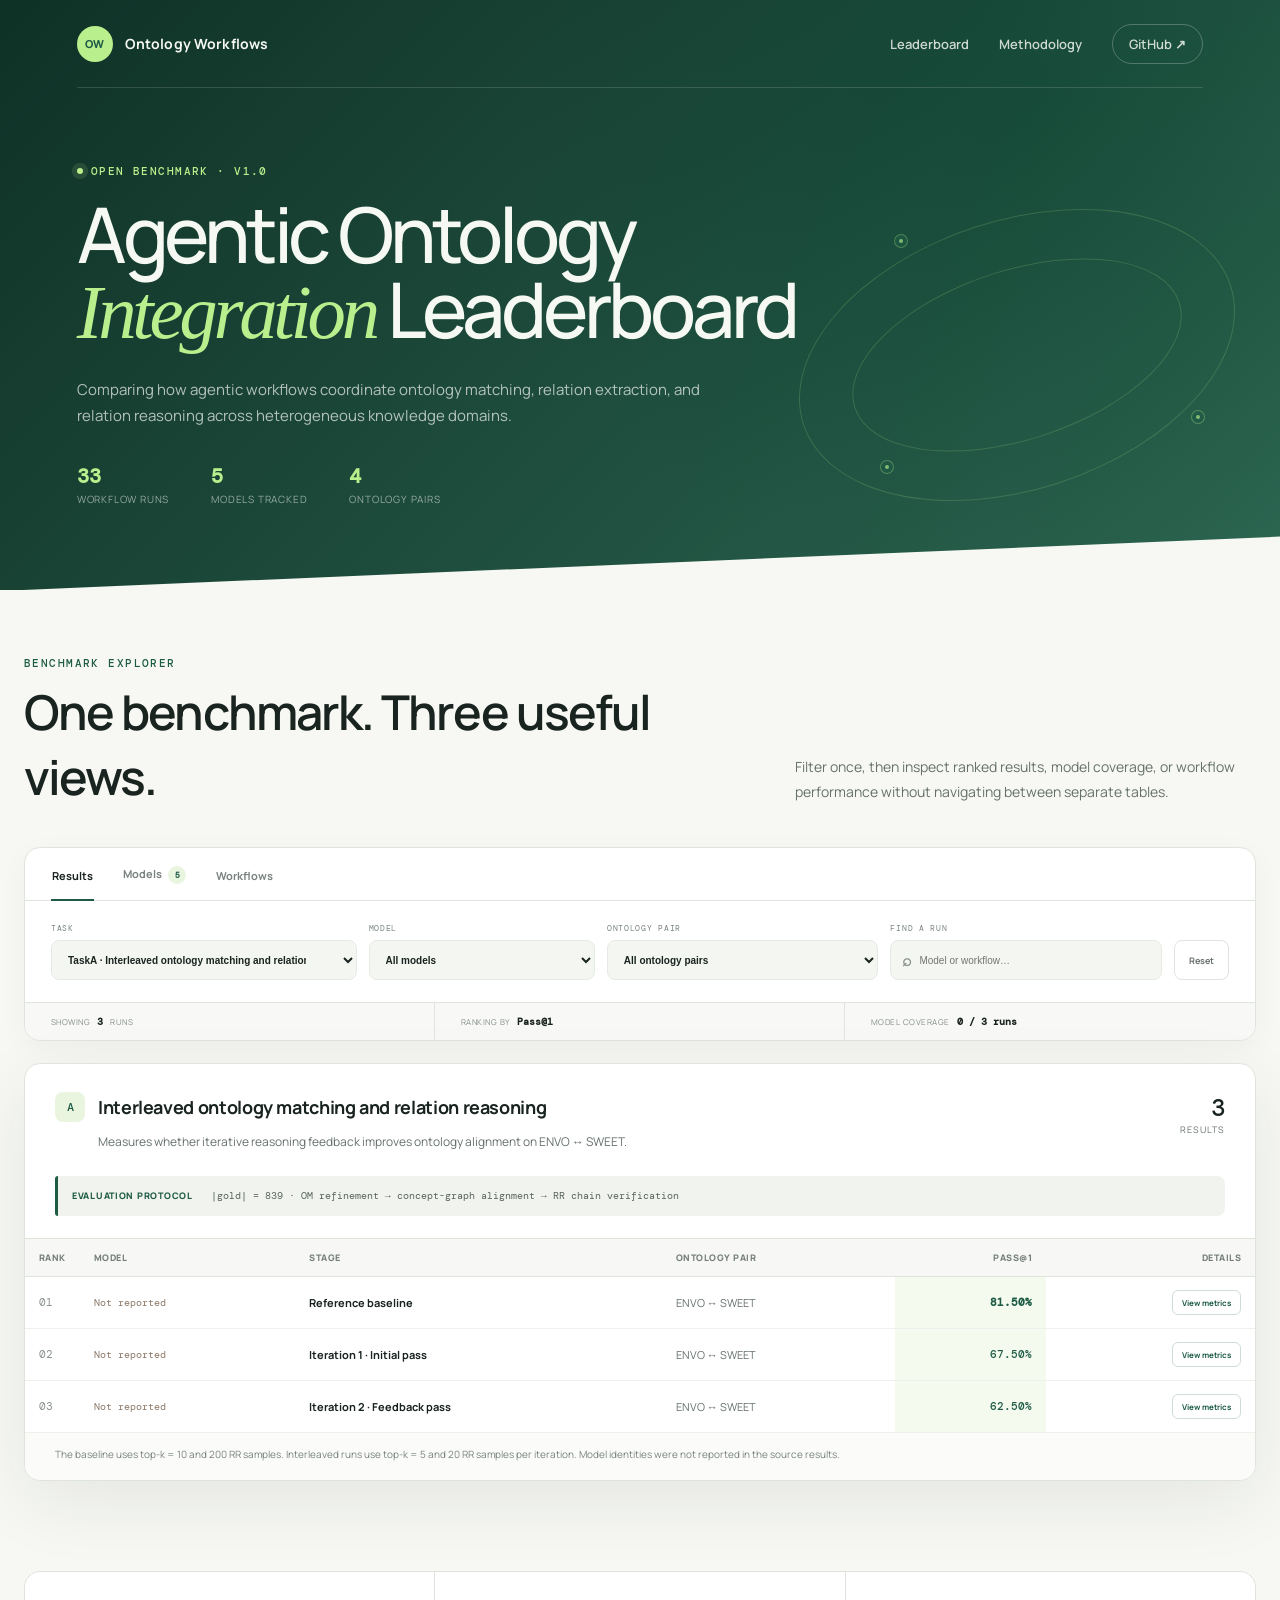
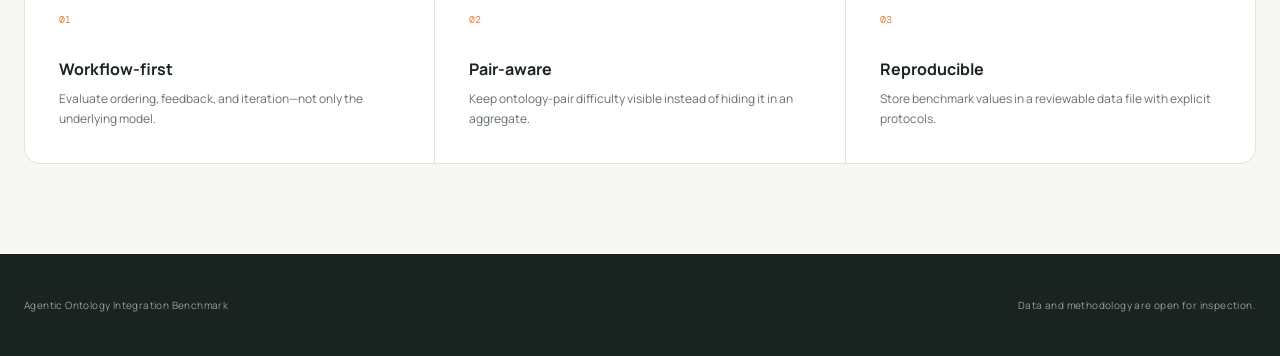
==== commit 25be9f5a: "Add tracked models and clarify iterations Co-authored-by: Cursor <cursoragent@cursor.com>" ====
--- a/index.html
+++ b/index.html
@@ -14,7 +14,7 @@
       href="https://fonts.googleapis.com/css2?family=DM+Mono:wght@400;500&family=Manrope:wght@400;500;600;700;800&display=swap"
       rel="stylesheet"
     />
-    <link rel="stylesheet" href="styles.css" />
+    <link rel="stylesheet" href="styles.css?v=5" />
   </head>
   <body>
     <div class="page-shell">
@@ -49,7 +49,7 @@
           </p>
           <div class="hero-meta" aria-label="Benchmark summary">
             <div><strong id="workflow-count">—</strong><span>Workflow runs</span></div>
-            <div><strong id="model-count">—</strong><span>Models reported</span></div>
+            <div><strong id="model-count">—</strong><span>Models tracked</span></div>
             <div><strong id="pair-count">—</strong><span>Ontology pairs</span></div>
           </div>
         </div>
@@ -192,6 +192,6 @@
       </footer>
     </div>
     <noscript>This leaderboard requires JavaScript to render benchmark data.</noscript>
-    <script src="app.js" defer></script>
+    <script src="app.js?v=5" defer></script>
   </body>
 </html>
--- a/styles.css
+++ b/styles.css
@@ -808,6 +808,16 @@
   border-style: dashed;
 }
 
+.entity-card-awaiting {
+  background: #f7f8f5;
+  border-style: dashed;
+}
+
+.entity-card-awaiting .entity-score strong {
+  color: #7b8580;
+  font-size: 10px;
+}
+
 .entity-card > div:first-child > span {
   color: #858e89;
   font-family: "DM Mono", monospace;
